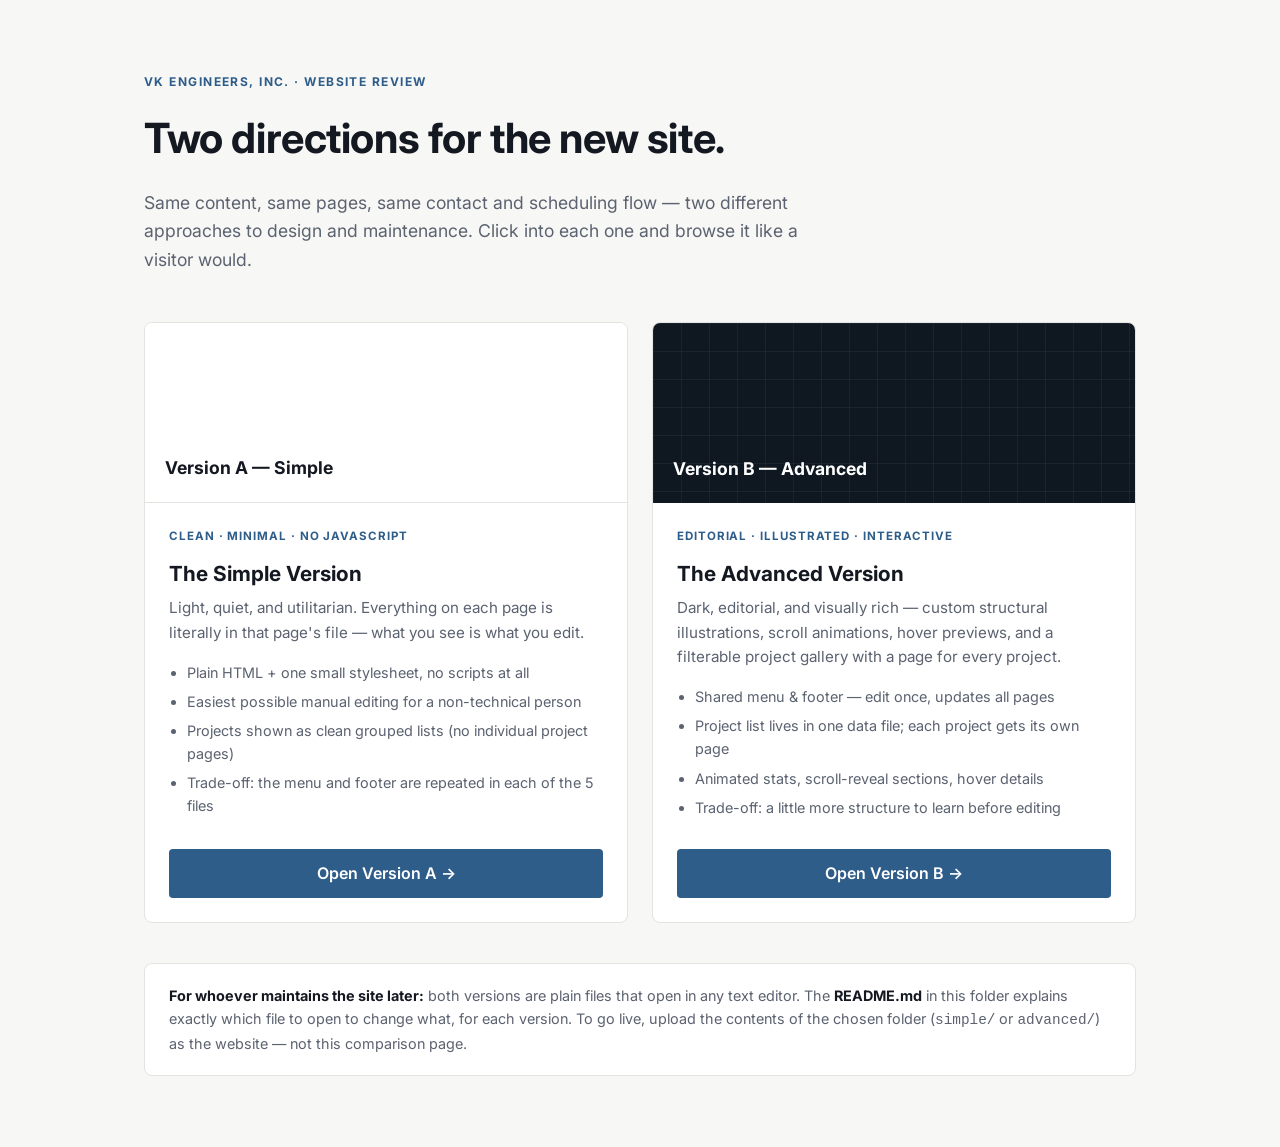
==== index.html @ e03f80af "VK Engineers website: simple and advanced versions for review Co-Authored-By: Claude Opus 5 <noreply" ====
<!DOCTYPE html>
<html lang="en">
<head>
<meta charset="UTF-8">
<meta name="viewport" content="width=device-width, initial-scale=1.0">
<title>VK Engineers — Website Options</title>
<meta name="robots" content="noindex">
<link rel="preconnect" href="https://fonts.googleapis.com">
<link href="https://fonts.googleapis.com/css2?family=Inter:wght@400;500;600;700;800&display=swap" rel="stylesheet">
<style>
  /* This is an internal comparison page for choosing between the two versions.
     It is not part of the public website — deploy the contents of ONE of the
     two folders (simple/ or advanced/) as the live site. */
  :root { --ink:#141821; --soft:#5b6270; --line:#e3e3df; --navy:#0f1720; --blue:#2f5d8a; }
  * { box-sizing: border-box; }
  body { margin:0; font-family: Inter, system-ui, sans-serif; color: var(--ink); background:#f7f7f5; line-height:1.6; }
  .wrap { max-width: 1040px; margin: 0 auto; padding: 72px 24px; }
  .kicker { display:block; font-size:.75rem; letter-spacing:.12em; text-transform:uppercase; color:var(--blue); font-weight:700; margin-bottom:14px; }
  h1 { font-size: clamp(1.9rem, 4vw, 2.6rem); margin:0 0 .4em; letter-spacing:-.01em; }
  .lead { color: var(--soft); font-size:1.1rem; max-width:64ch; margin-bottom:48px; }
  .options { display:grid; grid-template-columns:1fr 1fr; gap:24px; }
  .card { background:#fff; border:1px solid var(--line); border-radius:8px; overflow:hidden; display:flex; flex-direction:column; text-decoration:none; color:inherit; transition: transform .15s ease, box-shadow .15s ease; }
  .card:hover { transform: translateY(-3px); box-shadow: 0 16px 32px rgba(15,23,32,.10); }
  .card .preview { height:180px; display:flex; align-items:flex-end; padding:20px; font-weight:700; font-size:1.1rem; }
  .card.simple .preview { background:#fff; border-bottom:1px solid var(--line); color:var(--ink); }
  .card.advanced .preview {
    background-color: var(--navy); color:#fff;
    background-image: linear-gradient(rgba(158,184,212,.08) 1px, transparent 1px), linear-gradient(90deg, rgba(158,184,212,.08) 1px, transparent 1px);
    background-size: 28px 28px;
  }
  .card .body { padding: 24px; flex:1; display:flex; flex-direction:column; }
  .card h2 { margin:0 0 6px; font-size:1.3rem; }
  .tag { display:inline-block; font-size:.72rem; font-weight:700; letter-spacing:.08em; text-transform:uppercase; color:var(--blue); margin-bottom:12px; }
  .card p { color:var(--soft); font-size:.95rem; margin:0 0 16px; }
  .card ul { margin:0 0 24px; padding-left:18px; color:var(--soft); font-size:.9rem; }
  .card li { margin-bottom:6px; }
  .btn { display:inline-block; margin-top:auto; padding:12px 20px; border-radius:4px; background:var(--blue); color:#fff; font-weight:600; text-decoration:none; text-align:center; }
  .btn:hover { background:#1f4265; }
  .note { margin-top:40px; padding:20px 24px; background:#fff; border:1px solid var(--line); border-radius:8px; font-size:.9rem; color:var(--soft); }
  .note strong { color: var(--ink); }
  @media (max-width: 720px) { .options { grid-template-columns:1fr; } .wrap { padding:48px 20px; } }
</style>
</head>
<body>
<div class="wrap">
  <span class="kicker">VK Engineers, Inc. · Website Review</span>
  <h1>Two directions for the new site.</h1>
  <p class="lead">
    Same content, same pages, same contact and scheduling flow — two different approaches to
    design and maintenance. Click into each one and browse it like a visitor would.
  </p>

  <div class="options">
    <a class="card simple" href="simple/">
      <div class="preview">Version A — Simple</div>
      <div class="body">
        <span class="tag">Clean · Minimal · No JavaScript</span>
        <h2>The Simple Version</h2>
        <p>Light, quiet, and utilitarian. Everything on each page is literally in that page's file — what you see is what you edit.</p>
        <ul>
          <li>Plain HTML + one small stylesheet, no scripts at all</li>
          <li>Easiest possible manual editing for a non-technical person</li>
          <li>Projects shown as clean grouped lists (no individual project pages)</li>
          <li>Trade-off: the menu and footer are repeated in each of the 5 files</li>
        </ul>
        <span class="btn">Open Version A →</span>
      </div>
    </a>

    <a class="card advanced" href="advanced/">
      <div class="preview">Version B — Advanced</div>
      <div class="body">
        <span class="tag">Editorial · Illustrated · Interactive</span>
        <h2>The Advanced Version</h2>
        <p>Dark, editorial, and visually rich — custom structural illustrations, scroll animations, hover previews, and a filterable project gallery with a page for every project.</p>
        <ul>
          <li>Shared menu &amp; footer — edit once, updates all pages</li>
          <li>Project list lives in one data file; each project gets its own page</li>
          <li>Animated stats, scroll-reveal sections, hover details</li>
          <li>Trade-off: a little more structure to learn before editing</li>
        </ul>
        <span class="btn">Open Version B →</span>
      </div>
    </a>
  </div>

  <div class="note">
    <strong>For whoever maintains the site later:</strong> both versions are plain files that open in
    any text editor. The <strong>README.md</strong> in this folder explains exactly which file to open
    to change what, for each version. To go live, upload the contents of the chosen folder
    (<code>simple/</code> or <code>advanced/</code>) as the website — not this comparison page.
  </div>
</div>
</body>
</html>
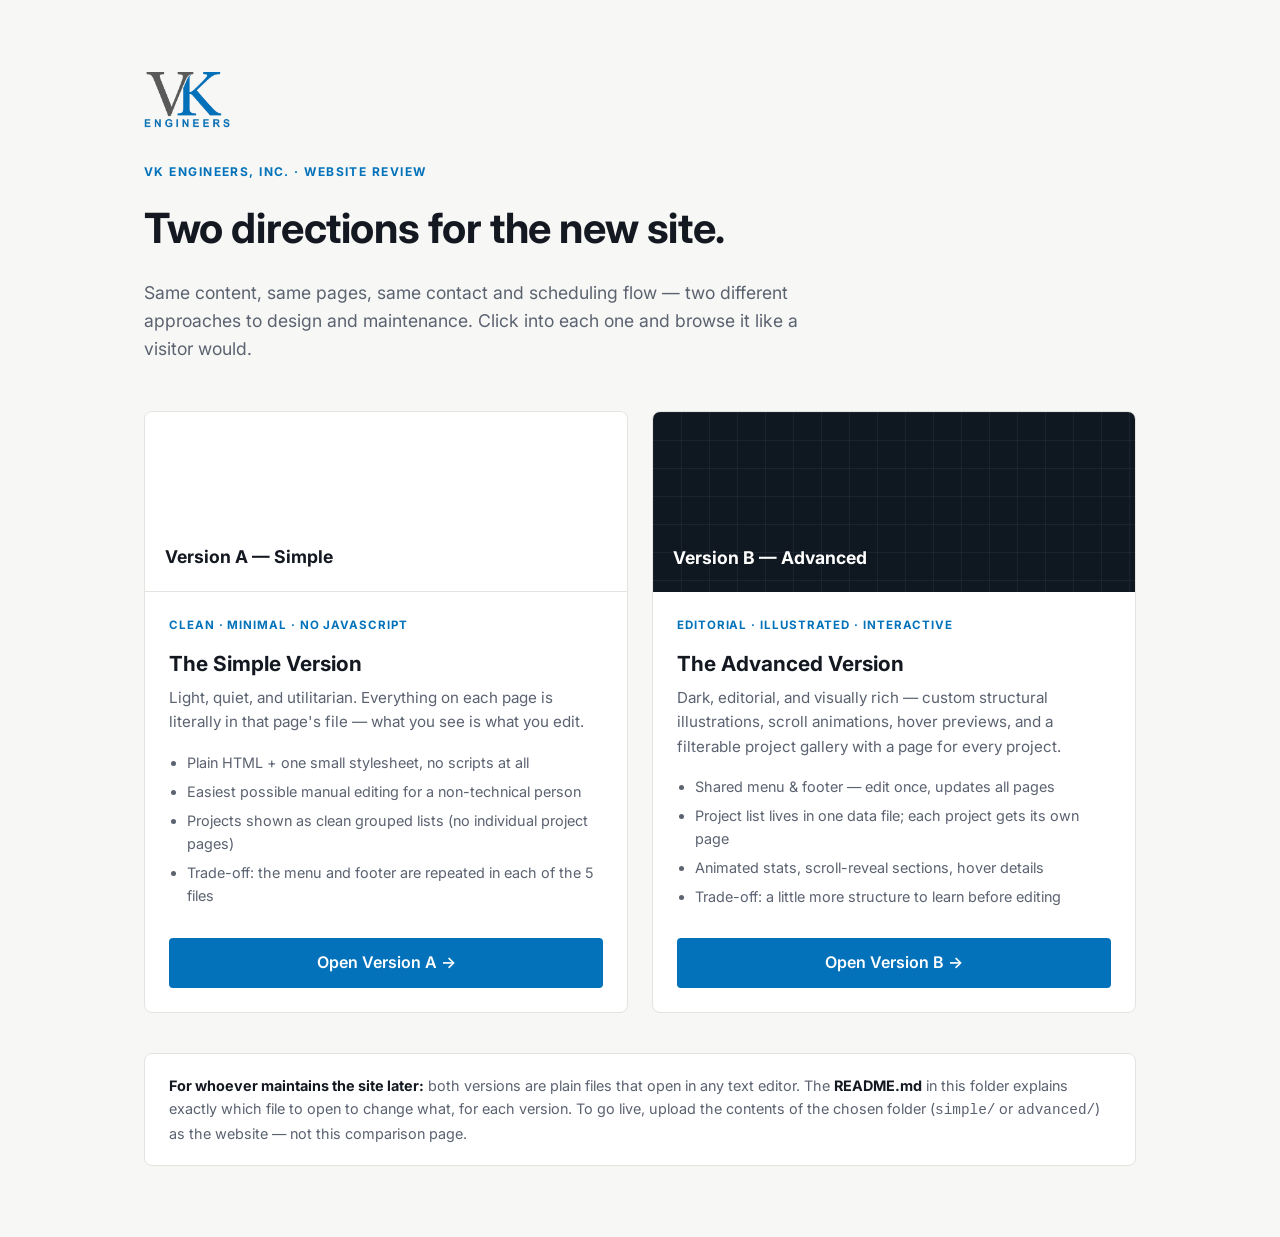
==== commit 2e5e79c4: "Add the company logo across both versions - logo.png (normal) and logo-light.png (reversed for dark " ====
--- a/index.html
+++ b/index.html
@@ -5,13 +5,14 @@
 <meta name="viewport" content="width=device-width, initial-scale=1.0">
 <title>VK Engineers — Website Options</title>
 <meta name="robots" content="noindex">
+<link rel="icon" href="favicon.png">
 <link rel="preconnect" href="https://fonts.googleapis.com">
 <link href="https://fonts.googleapis.com/css2?family=Inter:wght@400;500;600;700;800&display=swap" rel="stylesheet">
 <style>
   /* This is an internal comparison page for choosing between the two versions.
      It is not part of the public website — deploy the contents of ONE of the
      two folders (simple/ or advanced/) as the live site. */
-  :root { --ink:#141821; --soft:#5b6270; --line:#e3e3df; --navy:#0f1720; --blue:#2f5d8a; }
+  :root { --ink:#141821; --soft:#5b6270; --line:#e3e3df; --navy:#0f1720; --blue:#0372ba; }
   * { box-sizing: border-box; }
   body { margin:0; font-family: Inter, system-ui, sans-serif; color: var(--ink); background:#f7f7f5; line-height:1.6; }
   .wrap { max-width: 1040px; margin: 0 auto; padding: 72px 24px; }
@@ -35,7 +36,7 @@
   .card ul { margin:0 0 24px; padding-left:18px; color:var(--soft); font-size:.9rem; }
   .card li { margin-bottom:6px; }
   .btn { display:inline-block; margin-top:auto; padding:12px 20px; border-radius:4px; background:var(--blue); color:#fff; font-weight:600; text-decoration:none; text-align:center; }
-  .btn:hover { background:#1f4265; }
+  .btn:hover { background:#025b96; }
   .note { margin-top:40px; padding:20px 24px; background:#fff; border:1px solid var(--line); border-radius:8px; font-size:.9rem; color:var(--soft); }
   .note strong { color: var(--ink); }
   @media (max-width: 720px) { .options { grid-template-columns:1fr; } .wrap { padding:48px 20px; } }
@@ -43,6 +44,7 @@
 </head>
 <body>
 <div class="wrap">
+  <img src="simple/images/logo.png" alt="VK Engineers, Inc." style="height:56px;width:auto;margin-bottom:26px;">
   <span class="kicker">VK Engineers, Inc. · Website Review</span>
   <h1>Two directions for the new site.</h1>
   <p class="lead">
